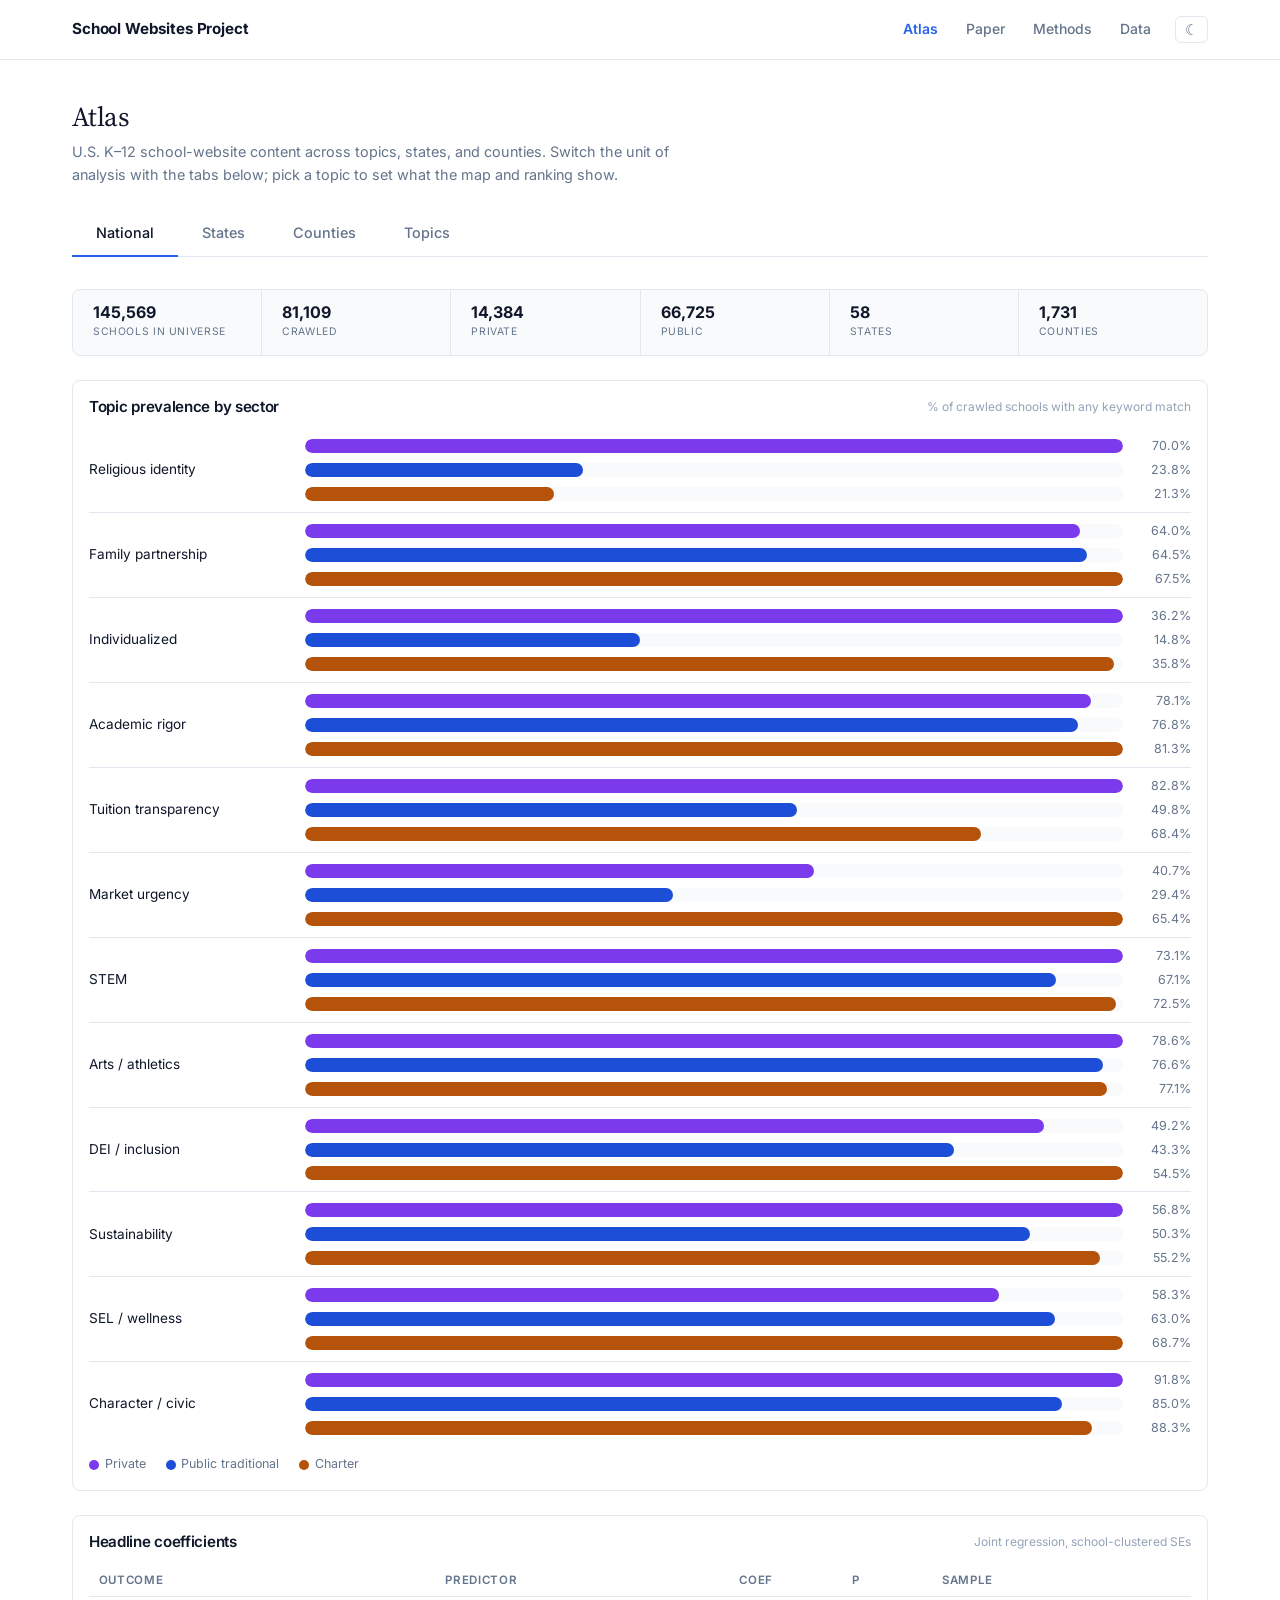
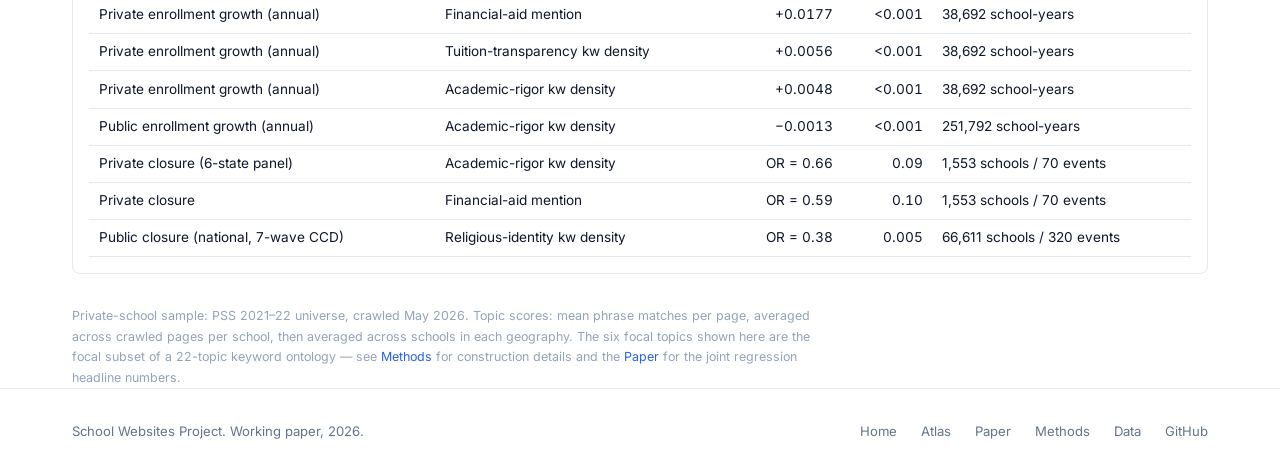
==== atlas.html @ 0ee3cf44 "Atlas redesign: strip gimmicky content, add 4-pivot interactive atlas - New atlas.html + js/atlas.js" ====
<!DOCTYPE html>
<html lang="en" data-theme="light">
<head>
  <meta charset="UTF-8" />
  <meta name="viewport" content="width=device-width, initial-scale=1.0" />
  <title>Atlas &mdash; School Websites Project</title>
  <meta name="description" content="Interactive atlas: U.S. K-12 school-website content measured across topics, states, and counties." />
  <link rel="stylesheet" href="css/style.css" />
  <script src="js/main.js" defer></script>
  <script src="https://cdn.plot.ly/plotly-2.35.2.min.js" charset="utf-8"></script>
  <style>
    /* ── Atlas-specific layout ─────────────────────────────── */
    .atlas-header {
      padding: 2.5rem 0 1.5rem;
    }
    .atlas-header h1 {
      font-family: var(--font-serif);
      font-weight: 400;
      font-size: 1.7rem;
      letter-spacing: -0.02em;
      margin-bottom: 0.4rem;
    }
    .atlas-header p {
      color: var(--text-muted);
      font-size: 0.9rem;
      max-width: 620px;
    }

    /* Unit-of-analysis tabs */
    .unit-tabs {
      display: flex;
      gap: 0;
      border-bottom: 1px solid var(--border);
      margin-bottom: 2rem;
      flex-wrap: wrap;
    }
    .unit-tab {
      padding: 0.875rem 1.5rem;
      font-size: 0.9rem;
      font-weight: 500;
      color: var(--text-muted);
      cursor: pointer;
      background: none;
      border: none;
      border-bottom: 2px solid transparent;
      margin-bottom: -1px;
      transition: color var(--transition), border-color var(--transition);
    }
    .unit-tab:hover { color: var(--text); }
    .unit-tab.active {
      color: var(--text);
      border-bottom-color: var(--primary-light);
    }

    /* Topic chooser */
    .topic-row {
      display: flex;
      gap: 0.5rem;
      flex-wrap: wrap;
      margin-bottom: 1.5rem;
    }
    .topic-chip {
      padding: 0.4rem 0.875rem;
      font-size: 0.78rem;
      font-weight: 500;
      border-radius: 100px;
      border: 1px solid var(--border);
      background: var(--bg);
      color: var(--text-muted);
      cursor: pointer;
      transition: all var(--transition);
    }
    .topic-chip:hover { border-color: var(--primary-light); color: var(--text); }
    .topic-chip.active {
      background: var(--text);
      color: var(--bg);
      border-color: var(--text);
    }

    /* Panels */
    .unit-panel { display: none; }
    .unit-panel.active { display: block; }

    /* ── National panel ──────────────────────────────────── */
    .nat-grid {
      display: grid;
      grid-template-columns: repeat(auto-fit, minmax(220px, 1fr));
      gap: 1rem;
      margin-bottom: 2rem;
    }
    .nat-card {
      border: 1px solid var(--border);
      border-radius: var(--radius);
      padding: 1.25rem;
      background: var(--bg-card);
    }
    .nat-card .nat-num {
      font-family: var(--font-serif);
      font-size: 1.6rem;
      font-weight: 600;
      letter-spacing: -0.02em;
      line-height: 1;
    }
    .nat-card .nat-label {
      font-size: 0.78rem;
      color: var(--text-muted);
      margin-top: 0.4rem;
      line-height: 1.4;
    }

    /* Sector breakdown bars */
    .sector-bar-row {
      display: grid;
      grid-template-columns: 200px 1fr;
      gap: 1rem;
      align-items: center;
      padding: 0.5rem 0;
      border-bottom: 1px solid var(--border);
    }
    .sector-bar-row:last-child { border-bottom: none; }
    .sector-bar-row .lbl { font-size: 0.85rem; }
    .sector-bar-row .bar-wrap {
      display: flex;
      gap: 0.5rem;
      align-items: center;
    }
    .sector-bar-row .bar {
      flex: 1;
      height: 14px;
      background: var(--bg-secondary);
      border-radius: 100px;
      position: relative;
      overflow: hidden;
    }
    .sector-bar-row .bar-fill {
      position: absolute;
      left: 0; top: 0; bottom: 0;
      background: var(--primary-light);
      border-radius: 100px;
    }
    .sector-bar-row .bar-fill.priv  { background: #7c3aed; }
    .sector-bar-row .bar-fill.pub   { background: #1d4ed8; }
    .sector-bar-row .bar-fill.chart { background: #b45309; }
    .sector-bar-row .val { font-size: 0.78rem; color: var(--text-muted); width: 60px; text-align: right; }

    .legend-row {
      display: flex; gap: 1.25rem; margin-top: 0.5rem;
      font-size: 0.78rem; color: var(--text-muted);
    }
    .legend-dot {
      display: inline-block; width: 10px; height: 10px;
      border-radius: 100px; margin-right: 0.35rem; vertical-align: middle;
    }

    /* ── Map ──────────────────────────────────────────── */
    .map-card {
      border: 1px solid var(--border);
      border-radius: var(--radius);
      padding: 1rem;
      background: var(--bg-card);
    }
    .map-container { width: 100%; height: 440px; }
    .map-meta {
      display: flex; justify-content: space-between; align-items: center;
      margin-bottom: 0.75rem; flex-wrap: wrap; gap: 0.5rem;
    }
    .map-meta h3 { font-size: 0.95rem; font-weight: 600; }
    .map-meta .meta-note { font-size: 0.75rem; color: var(--text-light); }

    /* Ranking table */
    .rank-table { width: 100%; border-collapse: collapse; font-size: 0.85rem; }
    .rank-table th, .rank-table td {
      padding: 0.45rem 0.6rem;
      text-align: left;
      border-bottom: 1px solid var(--border);
    }
    .rank-table th {
      font-size: 0.72rem; text-transform: uppercase; letter-spacing: 0.06em;
      color: var(--text-muted); font-weight: 600;
      position: sticky; top: 0; background: var(--bg);
    }
    .rank-table td.num { text-align: right; font-variant-numeric: tabular-nums; }
    .rank-table tr:hover { background: var(--bg-secondary); }
    .rank-table tr.clickable { cursor: pointer; }

    .grid-two {
      display: grid;
      grid-template-columns: 1.4fr 1fr;
      gap: 1.25rem;
      align-items: start;
    }
    @media (max-width: 800px) { .grid-two { grid-template-columns: 1fr; } }
    .table-wrap { max-height: 440px; overflow-y: auto; border: 1px solid var(--border); border-radius: var(--radius); }

    /* Topics small multiples */
    .topics-grid {
      display: grid;
      grid-template-columns: repeat(auto-fit, minmax(360px, 1fr));
      gap: 1rem;
    }
    .topic-card {
      border: 1px solid var(--border);
      border-radius: var(--radius);
      padding: 1rem;
      background: var(--bg-card);
    }
    .topic-card .tc-title { font-weight: 600; font-size: 0.95rem; margin-bottom: 0.35rem; }
    .topic-card .tc-sub { font-size: 0.78rem; color: var(--text-muted); margin-bottom: 0.75rem; }
    .topic-card .tc-map { height: 220px; }

    /* State profile (click into a state) */
    .state-profile {
      margin-top: 1.25rem;
      border-top: 2px solid var(--primary-light);
      padding-top: 1.25rem;
      display: none;
    }
    .state-profile.open { display: block; }
    .state-profile-header {
      display: flex; justify-content: space-between; align-items: baseline;
      margin-bottom: 0.75rem;
    }
    .state-profile-header h3 { font-size: 1.05rem; font-weight: 600; }
    .state-profile-header button {
      font-size: 0.78rem; color: var(--text-muted);
      background: none; border: 1px solid var(--border);
      padding: 0.3rem 0.7rem; border-radius: 6px; cursor: pointer;
    }
    .state-profile-chart { height: 240px; }

    /* Coverage strip */
    .cov-strip {
      display: flex; gap: 0; flex-wrap: wrap;
      background: var(--bg-secondary);
      border: 1px solid var(--border);
      border-radius: var(--radius);
      margin-bottom: 1.5rem;
      overflow: hidden;
    }
    .cov-item {
      padding: 0.875rem 1.25rem;
      flex: 1;
      min-width: 110px;
      border-right: 1px solid var(--border);
    }
    .cov-item:last-child { border-right: none; }
    .cov-item .cv-num { font-size: 1rem; font-weight: 700; line-height: 1; }
    .cov-item .cv-lab { font-size: 0.65rem; text-transform: uppercase; letter-spacing: 0.06em; color: var(--text-muted); margin-top: 4px; }

    .help-text { font-size: 0.78rem; color: var(--text-light); margin-top: 1rem; max-width: 760px; line-height: 1.65; }
  </style>
</head>
<body>

<nav>
  <div class="nav-inner">
    <div class="nav-brand">
      <a href="index.html">School Websites Project</a>
    </div>
    <div class="nav-links">
      <a href="atlas.html" class="active">Atlas</a>
      <a href="paper.html">Paper</a>
      <a href="methods.html">Methods</a>
      <a href="data.html">Data</a>
      <button id="theme-toggle" title="Toggle theme">&#x263E;</button>
    </div>
  </div>
</nav>

<div class="container">

  <div class="atlas-header">
    <h1>Atlas</h1>
    <p>U.S.&nbsp;K&ndash;12 school-website content across topics, states, and counties.
    Switch the unit of analysis with the tabs below; pick a topic to set what the
    map and ranking show.</p>
  </div>

  <!-- Topic chooser (applies to map, ranking, county view) -->
  <div class="topic-row" id="topic-row">
    <!-- populated by atlas.js -->
  </div>

  <!-- Unit-of-analysis tabs -->
  <div class="unit-tabs" id="unit-tabs">
    <button class="unit-tab active" data-unit="national">National</button>
    <button class="unit-tab" data-unit="states">States</button>
    <button class="unit-tab" data-unit="counties">Counties</button>
    <button class="unit-tab" data-unit="topics">Topics</button>
  </div>

  <!-- ── National panel ──────────────────────────────── -->
  <div class="unit-panel active" id="panel-national">
    <div class="cov-strip">
      <div class="cov-item"><div class="cv-num" id="cv-total">&mdash;</div><div class="cv-lab">Schools in universe</div></div>
      <div class="cov-item"><div class="cv-num" id="cv-crawled">&mdash;</div><div class="cv-lab">Crawled</div></div>
      <div class="cov-item"><div class="cv-num" id="cv-private">&mdash;</div><div class="cv-lab">Private</div></div>
      <div class="cov-item"><div class="cv-num" id="cv-public">&mdash;</div><div class="cv-lab">Public</div></div>
      <div class="cov-item"><div class="cv-num" id="cv-states">&mdash;</div><div class="cv-lab">States</div></div>
      <div class="cov-item"><div class="cv-num" id="cv-counties">&mdash;</div><div class="cv-lab">Counties</div></div>
    </div>

    <div class="map-card" style="margin-bottom: 1.5rem;">
      <div class="map-meta">
        <h3 id="nat-bd-title">Topic prevalence by sector</h3>
        <span class="meta-note">% of crawled schools with any keyword match</span>
      </div>
      <div id="nat-sector-bars"></div>
      <div class="legend-row">
        <span><span class="legend-dot" style="background:#7c3aed"></span>Private</span>
        <span><span class="legend-dot" style="background:#1d4ed8"></span>Public traditional</span>
        <span><span class="legend-dot" style="background:#b45309"></span>Charter</span>
      </div>
    </div>

    <div class="map-card">
      <div class="map-meta">
        <h3>Headline coefficients</h3>
        <span class="meta-note">Joint regression, school-clustered SEs</span>
      </div>
      <table class="rank-table">
        <thead>
          <tr>
            <th>Outcome</th>
            <th>Predictor</th>
            <th class="num">Coef</th>
            <th class="num">p</th>
            <th>Sample</th>
          </tr>
        </thead>
        <tbody>
          <tr><td>Private enrollment growth (annual)</td><td>Financial-aid mention</td><td class="num">+0.0177</td><td class="num">&lt;0.001</td><td>38,692 school-years</td></tr>
          <tr><td>Private enrollment growth (annual)</td><td>Tuition-transparency kw density</td><td class="num">+0.0056</td><td class="num">&lt;0.001</td><td>38,692 school-years</td></tr>
          <tr><td>Private enrollment growth (annual)</td><td>Academic-rigor kw density</td><td class="num">+0.0048</td><td class="num">&lt;0.001</td><td>38,692 school-years</td></tr>
          <tr><td>Public enrollment growth (annual)</td><td>Academic-rigor kw density</td><td class="num">&minus;0.0013</td><td class="num">&lt;0.001</td><td>251,792 school-years</td></tr>
          <tr><td>Private closure (6-state panel)</td><td>Academic-rigor kw density</td><td class="num">OR&nbsp;=&nbsp;0.66</td><td class="num">0.09</td><td>1,553 schools / 70 events</td></tr>
          <tr><td>Private closure</td><td>Financial-aid mention</td><td class="num">OR&nbsp;=&nbsp;0.59</td><td class="num">0.10</td><td>1,553 schools / 70 events</td></tr>
          <tr><td>Public closure (national, 7-wave CCD)</td><td>Religious-identity kw density</td><td class="num">OR&nbsp;=&nbsp;0.38</td><td class="num">0.005</td><td>66,611 schools / 320 events</td></tr>
        </tbody>
      </table>
    </div>
  </div>

  <!-- ── States panel ───────────────────────────────── -->
  <div class="unit-panel" id="panel-states">
    <div class="map-card" style="margin-bottom: 1.5rem;">
      <div class="map-meta">
        <h3 id="state-map-title">Loading&hellip;</h3>
        <span class="meta-note">Hover state for value &middot; click for full profile</span>
      </div>
      <div id="state-map" class="map-container"></div>
    </div>

    <div class="grid-two">
      <div class="map-card">
        <div class="map-meta">
          <h3>State ranking</h3>
          <span class="meta-note">Click row to profile</span>
        </div>
        <div class="table-wrap">
          <table class="rank-table" id="state-table">
            <thead><tr><th>#</th><th>State</th><th class="num">Score</th><th class="num">N priv</th></tr></thead>
            <tbody id="state-tbody"></tbody>
          </table>
        </div>
      </div>
      <div class="map-card">
        <div class="map-meta">
          <h3>Top &amp; bottom 10</h3>
          <span class="meta-note">For the selected topic</span>
        </div>
        <div id="state-bars" style="height: 440px;"></div>
      </div>
    </div>

    <div class="state-profile" id="state-profile">
      <div class="state-profile-header">
        <h3 id="state-profile-name">&mdash;</h3>
        <button onclick="document.getElementById('state-profile').classList.remove('open')">Close</button>
      </div>
      <div class="state-profile-chart" id="state-profile-chart"></div>
    </div>
  </div>

  <!-- ── Counties panel ─────────────────────────────── -->
  <div class="unit-panel" id="panel-counties">
    <div class="map-card">
      <div class="map-meta">
        <h3 id="county-map-title">Loading&hellip;</h3>
        <span class="meta-note">Counties with &ge;3 crawled private schools, top 500 by sample size</span>
      </div>
      <div id="county-map" class="map-container"></div>
    </div>
    <p class="help-text">
      The county-level layer covers the 500 highest-coverage counties in the
      PSS private-school sample. Counties with fewer than three crawled private
      schools are omitted to keep the map readable at the county level.
      State-level maps in the States tab cover all 50 states plus DC.
    </p>
  </div>

  <!-- ── Topics panel ───────────────────────────────── -->
  <div class="unit-panel" id="panel-topics">
    <p class="help-text" style="margin-bottom: 1.25rem;">
      Six focal topics, one panel each. Maps share the same color scale within
      each topic but are not comparable across topics &mdash; scores are mean
      phrase-matches per page and differ in baseline level by topic.
    </p>
    <div class="topics-grid" id="topics-grid">
      <!-- populated by atlas.js -->
    </div>
  </div>

  <p class="help-text" style="margin-top: 2rem;">
    Private-school sample: PSS 2021&ndash;22 universe, crawled May 2026.
    Topic scores: mean phrase matches per page, averaged across crawled pages per school,
    then averaged across schools in each geography. The six focal topics shown here are
    the focal subset of a 22-topic keyword ontology &mdash; see
    <a href="methods.html">Methods</a> for construction details and the
    <a href="paper.html">Paper</a> for the joint regression headline numbers.
  </p>
</div>

<footer>
  <div class="footer-inner">
    <span class="footer-copy">School Websites Project. Working paper, 2026.</span>
    <div class="footer-links">
      <a href="index.html">Home</a>
      <a href="atlas.html">Atlas</a>
      <a href="paper.html">Paper</a>
      <a href="methods.html">Methods</a>
      <a href="data.html">Data</a>
      <a href="https://github.com/prashgarg/school_websites" target="_blank" rel="noopener">GitHub</a>
    </div>
  </div>
</footer>

<script src="js/atlas.js"></script>
</body>
</html>
---- css/style.css ----
/* ──────────────────────────────────────────────────────────────
   School Websites Project — Main Stylesheet
   ────────────────────────────────────────────────────────────── */

@import url('https://fonts.googleapis.com/css2?family=Inter:wght@300;400;500;600;700&family=Source+Serif+4:ital,opsz,wght@0,8..60,400;0,8..60,600;1,8..60,400&display=swap');

/* ── Variables ──────────────────────────────────────────────── */
:root {
  --primary:        #1e3a5f;
  --primary-light:  #2563eb;
  --primary-hover:  #1d4ed8;
  --accent:         #f59e0b;
  --success:        #10b981;

  --bg:             #ffffff;
  --bg-secondary:   #f8fafc;
  --bg-card:        #ffffff;
  --bg-hover:       #f1f5f9;

  --text:           #0f172a;
  --text-muted:     #64748b;
  --text-light:     #94a3b8;

  --border:         #e2e8f0;
  --border-strong:  #cbd5e1;

  --shadow-sm:  0 1px 2px 0 rgb(0 0 0 / 0.05);
  --shadow:     0 1px 3px 0 rgb(0 0 0 / 0.1), 0 1px 2px -1px rgb(0 0 0 / 0.1);
  --shadow-md:  0 4px 6px -1px rgb(0 0 0 / 0.1), 0 2px 4px -2px rgb(0 0 0 / 0.1);
  --shadow-lg:  0 10px 15px -3px rgb(0 0 0 / 0.1), 0 4px 6px -4px rgb(0 0 0 / 0.1);

  --nav-height: 60px;
  --max-width:  1200px;
  --radius:     8px;
  --radius-lg:  12px;
  --transition: 0.18s ease;

  --font-sans:  'Inter', -apple-system, BlinkMacSystemFont, 'Segoe UI', sans-serif;
  --font-serif: 'Source Serif 4', Georgia, 'Times New Roman', serif;
}

[data-theme="dark"] {
  --bg:            #0f172a;
  --bg-secondary:  #1e293b;
  --bg-card:       #1e293b;
  --bg-hover:      #334155;
  --text:          #f1f5f9;
  --text-muted:    #94a3b8;
  --text-light:    #64748b;
  --border:        #334155;
  --border-strong: #475569;
  --shadow-sm:  0 1px 2px 0 rgb(0 0 0 / 0.3);
  --shadow:     0 1px 3px 0 rgb(0 0 0 / 0.4);
}

/* ── Reset ──────────────────────────────────────────────────── */
*, *::before, *::after { box-sizing: border-box; margin: 0; padding: 0; }
html { scroll-behavior: smooth; -webkit-text-size-adjust: 100%; }
body {
  font-family: var(--font-sans);
  font-size: 16px;
  line-height: 1.6;
  color: var(--text);
  background: var(--bg);
  transition: background var(--transition), color var(--transition);
  min-height: 100vh;
}
a { color: var(--primary-light); text-decoration: none; transition: color var(--transition); }
a:hover { color: var(--primary-hover); text-decoration: underline; }
img, svg { max-width: 100%; height: auto; display: block; }
button { font-family: inherit; }
ul, ol { list-style: none; }
h1, h2, h3, h4, h5 { line-height: 1.25; letter-spacing: -0.02em; }

/* ── Navigation ─────────────────────────────────────────────── */
nav {
  position: sticky; top: 0; z-index: 200;
  height: var(--nav-height);
  background: var(--bg);
  border-bottom: 1px solid var(--border);
  backdrop-filter: blur(12px);
  -webkit-backdrop-filter: blur(12px);
}
.nav-inner {
  max-width: var(--max-width);
  margin: 0 auto;
  padding: 0 2rem;
  height: 100%;
  display: flex;
  align-items: center;
  justify-content: space-between;
}
.nav-brand {
  display: flex;
  align-items: center;
  gap: 0.625rem;
}
.nav-brand .brand-icon {
  width: 28px; height: 28px;
  background: var(--primary-light);
  border-radius: 6px;
  display: flex; align-items: center; justify-content: center;
  color: white; font-weight: 700; font-size: 0.75rem;
  flex-shrink: 0;
}
.nav-brand a {
  font-weight: 700;
  font-size: 0.95rem;
  color: var(--text);
  text-decoration: none;
  letter-spacing: -0.01em;
}
.nav-links {
  display: flex;
  align-items: center;
  gap: 0.25rem;
}
.nav-links a {
  font-size: 0.875rem;
  font-weight: 500;
  color: var(--text-muted);
  padding: 0.375rem 0.75rem;
  border-radius: 6px;
  transition: all var(--transition);
  text-decoration: none;
}
.nav-links a:hover { color: var(--text); background: var(--bg-hover); }
.nav-links a.active { color: var(--primary-light); font-weight: 600; }
.nav-links .badge {
  font-size: 0.65rem; font-weight: 600; text-transform: uppercase;
  background: var(--bg-secondary); color: var(--text-muted);
  border: 1px solid var(--border); border-radius: 4px;
  padding: 1px 5px; margin-left: 4px; vertical-align: middle;
}
#theme-toggle {
  background: none;
  border: 1px solid var(--border);
  border-radius: 6px;
  cursor: pointer;
  padding: 5px 9px;
  font-size: 0.95rem;
  color: var(--text-muted);
  margin-left: 0.5rem;
  transition: all var(--transition);
  line-height: 1;
}
#theme-toggle:hover {
  border-color: var(--primary-light);
  color: var(--primary-light);
  background: var(--bg-secondary);
}

/* ── Layout ─────────────────────────────────────────────────── */
.container { max-width: var(--max-width); margin: 0 auto; padding: 0 2rem; }
main { padding-bottom: 5rem; }
.wide { max-width: 100%; }

/* ── Hero ───────────────────────────────────────────────────── */
.hero {
  padding: 5rem 0 4rem;
  text-align: center;
}
.hero-eyebrow {
  display: inline-flex;
  align-items: center;
  gap: 0.5rem;
  font-size: 0.8rem;
  font-weight: 600;
  text-transform: uppercase;
  letter-spacing: 0.1em;
  color: var(--primary-light);
  background: color-mix(in srgb, var(--primary-light) 10%, transparent);
  border: 1px solid color-mix(in srgb, var(--primary-light) 25%, transparent);
  border-radius: 100px;
  padding: 0.35rem 0.875rem;
  margin-bottom: 1.5rem;
}
.hero h1 {
  font-size: clamp(1.75rem, 4vw, 3rem);
  font-weight: 700;
  letter-spacing: -0.03em;
  line-height: 1.15;
  max-width: 820px;
  margin: 0 auto 1.25rem;
}
.hero h1 em {
  font-style: normal;
  color: var(--primary-light);
}
.hero .lead {
  font-size: 1.1rem;
  color: var(--text-muted);
  max-width: 620px;
  margin: 0 auto 3rem;
  line-height: 1.7;
}
.hero-stats {
  display: flex;
  justify-content: center;
  gap: 3.5rem;
  flex-wrap: wrap;
  margin-bottom: 3rem;
  padding: 2rem;
  background: var(--bg-secondary);
  border-radius: var(--radius-lg);
  border: 1px solid var(--border);
  max-width: 700px;
  margin-left: auto;
  margin-right: auto;
}
.stat-item { text-align: center; }
.stat-num {
  font-size: 2rem;
  font-weight: 700;
  color: var(--primary-light);
  display: block;
  line-height: 1;
  letter-spacing: -0.03em;
}
.stat-label {
  font-size: 0.75rem;
  color: var(--text-muted);
  text-transform: uppercase;
  letter-spacing: 0.08em;
  margin-top: 0.375rem;
  display: block;
}
.hero-actions {
  display: flex;
  gap: 0.875rem;
  justify-content: center;
  flex-wrap: wrap;
}

/* ── Buttons ────────────────────────────────────────────────── */
.btn {
  display: inline-flex;
  align-items: center;
  gap: 0.5rem;
  padding: 0.7rem 1.5rem;
  border-radius: var(--radius);
  font-size: 0.9rem;
  font-weight: 600;
  cursor: pointer;
  border: none;
  transition: all var(--transition);
  text-decoration: none;
  white-space: nowrap;
}
.btn:hover { text-decoration: none; }
.btn-primary {
  background: var(--primary-light);
  color: #fff;
}
.btn-primary:hover {
  background: var(--primary-hover);
  color: #fff;
  transform: translateY(-1px);
  box-shadow: var(--shadow-md);
}
.btn-secondary {
  background: var(--bg-card);
  color: var(--text);
  border: 1px solid var(--border);
}
.btn-secondary:hover {
  border-color: var(--primary-light);
  color: var(--primary-light);
  transform: translateY(-1px);
}

/* ── Cards ──────────────────────────────────────────────────── */
.card {
  background: var(--bg-card);
  border: 1px solid var(--border);
  border-radius: var(--radius-lg);
  padding: 1.5rem;
  box-shadow: var(--shadow-sm);
}
.card-grid {
  display: grid;
  gap: 1.25rem;
  grid-template-columns: repeat(auto-fill, minmax(280px, 1fr));
}
.finding-card {
  border-top: 3px solid var(--primary-light);
  transition: box-shadow var(--transition), transform var(--transition);
}
.finding-card:hover {
  box-shadow: var(--shadow-md);
  transform: translateY(-2px);
}
.finding-card .fc-topic {
  font-size: 0.7rem;
  text-transform: uppercase;
  letter-spacing: 0.08em;
  color: var(--primary-light);
  font-weight: 600;
  margin-bottom: 0.5rem;
}
.finding-card .fc-stat {
  font-size: 1.75rem;
  font-weight: 700;
  color: var(--text);
  letter-spacing: -0.02em;
  line-height: 1;
  margin-bottom: 0.5rem;
}
.finding-card h3 {
  font-size: 0.9rem;
  font-weight: 600;
  margin-bottom: 0.5rem;
}
.finding-card p {
  font-size: 0.85rem;
  color: var(--text-muted);
  line-height: 1.55;
}

/* ── Sections ───────────────────────────────────────────────── */
.section { padding: 3.5rem 0; }
.section + .section { border-top: 1px solid var(--border); }
.section-label {
  font-size: 0.75rem;
  text-transform: uppercase;
  letter-spacing: 0.1em;
  font-weight: 600;
  color: var(--text-muted);
  margin-bottom: 0.75rem;
}
.section h2 {
  font-size: 1.625rem;
  font-weight: 700;
  letter-spacing: -0.025em;
  margin-bottom: 0.75rem;
}
.section .section-lead {
  font-size: 1rem;
  color: var(--text-muted);
  max-width: 680px;
  line-height: 1.65;
  margin-bottom: 2rem;
}

/* ── Topic Chips ────────────────────────────────────────────── */
.topic-chips {
  display: flex;
  gap: 0.5rem;
  flex-wrap: wrap;
  margin-bottom: 1.5rem;
}
.chip {
  padding: 0.3rem 0.875rem;
  border-radius: 100px;
  font-size: 0.8rem;
  font-weight: 500;
  background: var(--bg-secondary);
  border: 1.5px solid var(--border);
  color: var(--text-muted);
  cursor: pointer;
  transition: all var(--transition);
  white-space: nowrap;
}
.chip:hover:not(.active) {
  border-color: var(--primary-light);
  color: var(--primary-light);
  background: color-mix(in srgb, var(--primary-light) 6%, var(--bg));
}
.chip.active {
  background: var(--primary-light);
  color: #fff;
  border-color: var(--primary-light);
}

/* ── Explorer Layout ────────────────────────────────────────── */
.explorer-layout {
  display: grid;
  grid-template-columns: 260px 1fr;
  gap: 1.5rem;
  align-items: start;
}
@media (max-width: 860px) {
  .explorer-layout { grid-template-columns: 1fr; }
}
.explorer-sidebar .card { position: sticky; top: calc(var(--nav-height) + 1rem); }
.sidebar-section { margin-bottom: 1.5rem; }
.sidebar-section:last-child { margin-bottom: 0; }
.sidebar-label {
  font-size: 0.7rem;
  text-transform: uppercase;
  letter-spacing: 0.09em;
  font-weight: 600;
  color: var(--text-muted);
  margin-bottom: 0.625rem;
}
.topic-select-list li {
  padding: 0.45rem 0.75rem;
  border-radius: 6px;
  cursor: pointer;
  font-size: 0.875rem;
  font-weight: 500;
  transition: all var(--transition);
  color: var(--text-muted);
  display: flex;
  align-items: center;
  gap: 0.5rem;
}
.topic-select-list li .dot {
  width: 8px; height: 8px; border-radius: 50%; flex-shrink: 0;
}
.topic-select-list li:hover { background: var(--bg-hover); color: var(--text); }
.topic-select-list li.active { background: var(--bg-secondary); color: var(--primary-light); font-weight: 600; }
.map-panel .card { padding: 1rem; }
.map-container { width: 100%; height: 440px; }
.chart-row { display: grid; grid-template-columns: 1fr 1fr; gap: 1rem; margin-top: 1rem; }
@media (max-width: 700px) { .chart-row { grid-template-columns: 1fr; } }
.chart-container { height: 320px; }
.map-note {
  font-size: 0.78rem;
  color: var(--text-light);
  margin-top: 0.5rem;
  text-align: center;
}

/* ── State table ────────────────────────────────────────────── */
.data-table {
  width: 100%;
  border-collapse: collapse;
  font-size: 0.875rem;
}
.data-table thead th {
  text-align: left;
  font-weight: 600;
  font-size: 0.7rem;
  text-transform: uppercase;
  letter-spacing: 0.06em;
  color: var(--text-muted);
  padding: 0.625rem 0.875rem;
  border-bottom: 2px solid var(--border);
  white-space: nowrap;
}
.data-table tbody td {
  padding: 0.625rem 0.875rem;
  border-bottom: 1px solid var(--border);
  vertical-align: middle;
}
.data-table tbody tr:hover td { background: var(--bg-hover); }
.data-table .score-bar {
  display: flex;
  align-items: center;
  gap: 0.5rem;
}
.data-table .bar-bg {
  flex: 1;
  height: 6px;
  background: var(--border);
  border-radius: 3px;
  overflow: hidden;
}
.data-table .bar-fill {
  height: 100%;
  background: var(--primary-light);
  border-radius: 3px;
  transition: width 0.4s ease;
}
.data-table .score-val {
  font-size: 0.8rem;
  color: var(--text-muted);
  width: 36px;
  text-align: right;
  flex-shrink: 0;
}

/* ── Methods ────────────────────────────────────────────────── */
.methods-grid {
  display: grid;
  grid-template-columns: repeat(auto-fill, minmax(320px, 1fr));
  gap: 1.25rem;
  margin-top: 1.5rem;
}
.method-step {
  display: flex;
  gap: 1rem;
}
.step-num {
  width: 32px; height: 32px;
  background: var(--primary-light);
  color: white; font-weight: 700; font-size: 0.85rem;
  border-radius: 50%; display: flex; align-items: center; justify-content: center;
  flex-shrink: 0; margin-top: 2px;
}
.step-content h4 { font-size: 0.95rem; font-weight: 600; margin-bottom: 0.35rem; }
.step-content p { font-size: 0.875rem; color: var(--text-muted); line-height: 1.55; }
.topic-grid {
  display: grid;
  grid-template-columns: repeat(auto-fill, minmax(220px, 1fr));
  gap: 0.75rem;
  margin-top: 1rem;
}
.topic-card {
  background: var(--bg-secondary);
  border: 1px solid var(--border);
  border-radius: var(--radius);
  padding: 1rem;
}
.topic-card .t-name { font-size: 0.875rem; font-weight: 600; margin-bottom: 0.25rem; }
.topic-card .t-desc { font-size: 0.8rem; color: var(--text-muted); }
.topic-card .t-color-dot {
  width: 10px; height: 10px; border-radius: 50%;
  display: inline-block; margin-right: 0.35rem; vertical-align: middle;
}
.prose { max-width: 720px; }
.prose p { margin-bottom: 1.25rem; color: var(--text-muted); line-height: 1.75; }
.prose p:last-child { margin-bottom: 0; }
.prose strong { color: var(--text); }
.prose h3 { font-size: 1.1rem; font-weight: 600; margin-bottom: 0.75rem; margin-top: 2rem; }
.prose ul { list-style: disc; padding-left: 1.5rem; color: var(--text-muted); }
.prose ul li { margin-bottom: 0.5rem; line-height: 1.6; }
.info-box {
  background: color-mix(in srgb, var(--primary-light) 8%, var(--bg));
  border: 1px solid color-mix(in srgb, var(--primary-light) 20%, transparent);
  border-radius: var(--radius);
  padding: 1.25rem 1.5rem;
  margin: 1.5rem 0;
}
.info-box p { font-size: 0.9rem; color: var(--text-muted); margin: 0; line-height: 1.6; }
.info-box strong { color: var(--primary-light); }

/* ── Coming Soon ────────────────────────────────────────────── */
.coming-soon {
  display: flex;
  flex-direction: column;
  align-items: center;
  justify-content: center;
  min-height: 55vh;
  text-align: center;
  gap: 1.25rem;
  padding: 3rem 1rem;
}
.coming-soon .cs-icon { font-size: 3.5rem; line-height: 1; }
.coming-soon h2 { font-size: 1.75rem; font-weight: 700; margin: 0; }
.coming-soon .cs-lead { color: var(--text-muted); max-width: 400px; font-size: 0.95rem; line-height: 1.65; }
.coming-soon .cs-notify { display: flex; gap: 0.75rem; flex-wrap: wrap; justify-content: center; margin-top: 0.5rem; }

/* ── Footer ─────────────────────────────────────────────────── */
footer {
  border-top: 1px solid var(--border);
  padding: 2rem 0;
}
.footer-inner {
  max-width: var(--max-width);
  margin: 0 auto;
  padding: 0 2rem;
  display: flex;
  justify-content: space-between;
  align-items: center;
  flex-wrap: wrap;
  gap: 1rem;
}
.footer-copy {
  font-size: 0.82rem;
  color: var(--text-muted);
}
.footer-links {
  display: flex;
  gap: 1.5rem;
  flex-wrap: wrap;
}
.footer-links a {
  font-size: 0.82rem;
  color: var(--text-muted);
  text-decoration: none;
}
.footer-links a:hover { color: var(--text); }

/* ── Dividers & Utils ───────────────────────────────────────── */
hr.divider { border: none; border-top: 1px solid var(--border); margin: 3rem 0; }
.text-muted { color: var(--text-muted); }
.text-small { font-size: 0.875rem; }
.mt-1 { margin-top: 0.5rem; }
.mt-2 { margin-top: 1rem; }
.mt-3 { margin-top: 1.5rem; }

/* ── Responsive ─────────────────────────────────────────────── */
@media (max-width: 768px) {
  .container { padding: 0 1rem; }
  .hero { padding: 3rem 0 2.5rem; }
  .hero-stats { gap: 2rem; padding: 1.5rem; }
  .stat-num { font-size: 1.6rem; }
  .nav-inner { padding: 0 1rem; }
  .card-grid { grid-template-columns: 1fr; }
  .section { padding: 2.5rem 0; }
}
@media (max-width: 520px) {
  .nav-links a:not(.active):not([id]) { display: none; }
  .hero h1 { font-size: 1.5rem; }
  .hero-stats { flex-direction: column; gap: 1.25rem; }
}
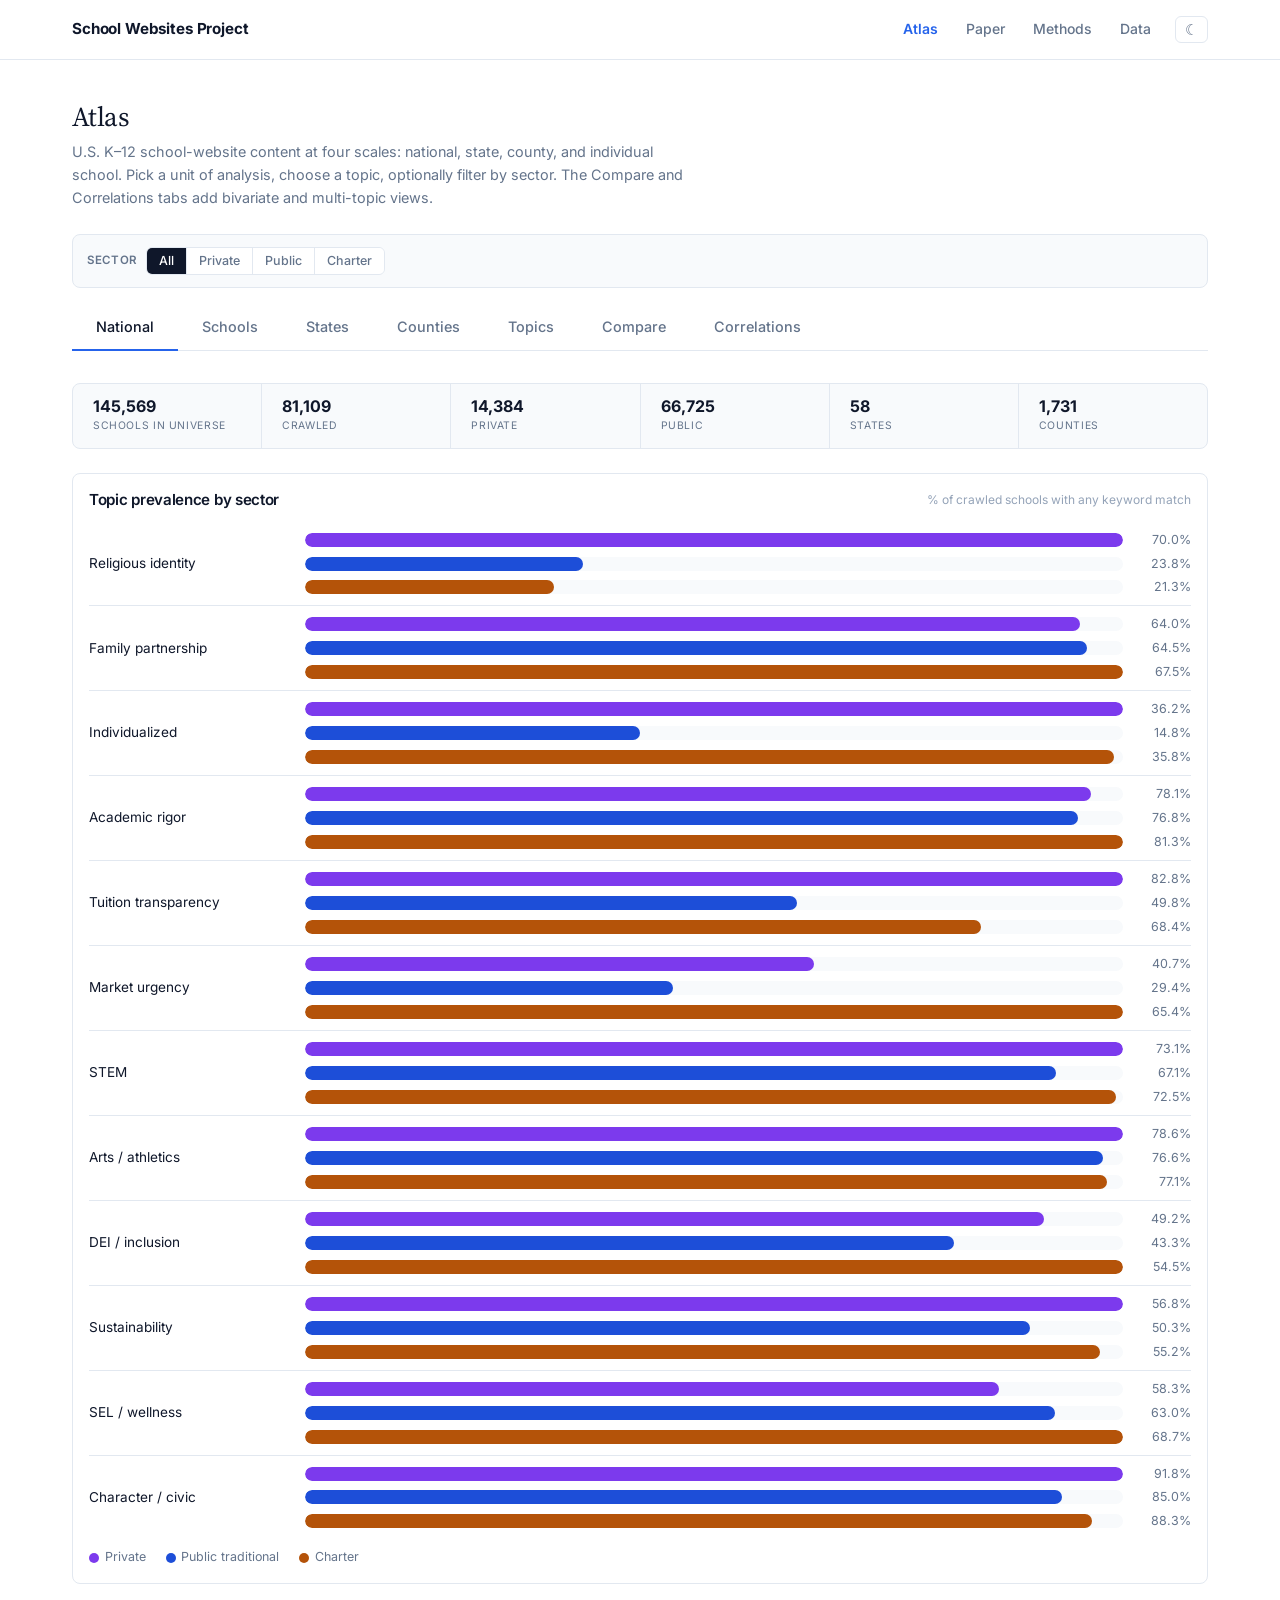
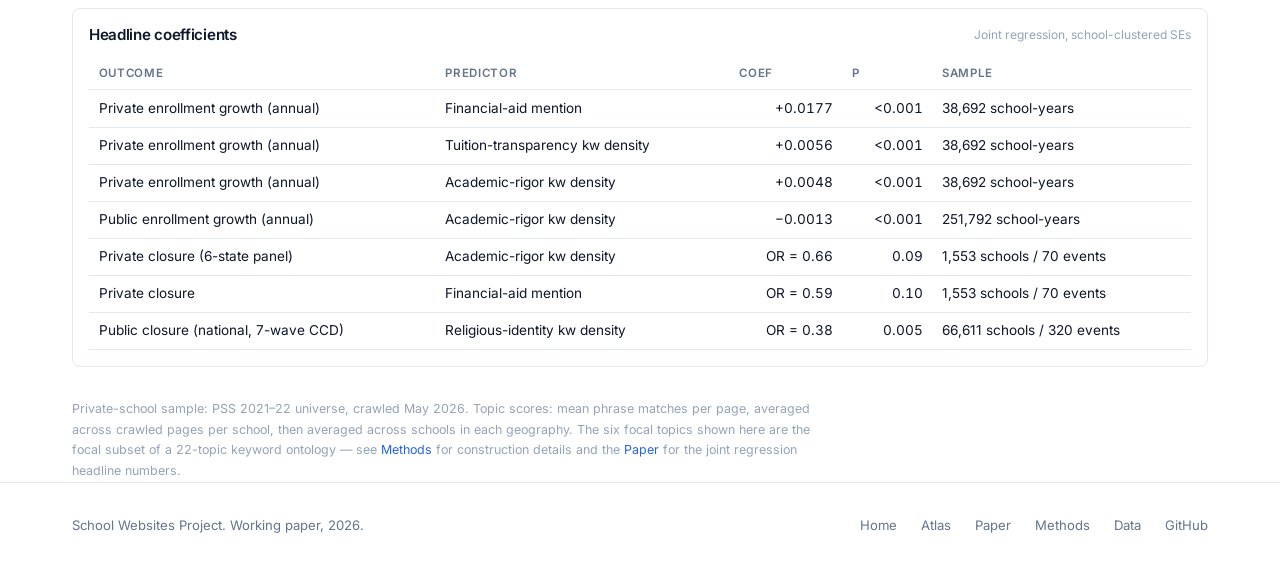
==== commit 35c3b6d6: "Atlas: add Schools / Compare / Correlations tabs + sector + scale toggles - New school_dots.json: 11" ====
--- a/atlas.html
+++ b/atlas.html
@@ -248,6 +248,130 @@
     .cov-item .cv-lab { font-size: 0.65rem; text-transform: uppercase; letter-spacing: 0.06em; color: var(--text-muted); margin-top: 4px; }
 
     .help-text { font-size: 0.78rem; color: var(--text-light); margin-top: 1rem; max-width: 760px; line-height: 1.65; }
+
+    /* ── Global controls (sector toggle + scale toggle) ──── */
+    .global-controls {
+      display: flex;
+      gap: 1.5rem;
+      flex-wrap: wrap;
+      align-items: center;
+      margin-bottom: 1rem;
+      padding: 0.75rem 0.875rem;
+      background: var(--bg-secondary);
+      border: 1px solid var(--border);
+      border-radius: var(--radius);
+    }
+    .control-group { display: flex; gap: 0.5rem; align-items: center; flex-wrap: wrap; }
+    .control-label {
+      font-size: 0.72rem;
+      text-transform: uppercase;
+      letter-spacing: 0.06em;
+      color: var(--text-muted);
+      font-weight: 600;
+    }
+    .sector-toggle { display: inline-flex; border: 1px solid var(--border); border-radius: 6px; overflow: hidden; }
+    .seg-btn {
+      padding: 0.35rem 0.75rem;
+      font-size: 0.78rem;
+      font-weight: 500;
+      background: var(--bg);
+      color: var(--text-muted);
+      border: none;
+      border-right: 1px solid var(--border);
+      cursor: pointer;
+      transition: background var(--transition), color var(--transition);
+    }
+    .seg-btn:last-child { border-right: none; }
+    .seg-btn:hover { color: var(--text); }
+    .seg-btn.active { background: var(--text); color: var(--bg); }
+    .sector-note { font-size: 0.72rem; color: var(--text-light); margin-left: 0.5rem; }
+
+    /* ── Schools panel ───────────────────────────────────── */
+    .schools-toolbar {
+      display: flex;
+      gap: 0.75rem;
+      align-items: center;
+      margin-bottom: 0.75rem;
+      flex-wrap: wrap;
+    }
+    .search-wrap { position: relative; flex: 1; min-width: 240px; max-width: 380px; }
+    .search-wrap input {
+      width: 100%;
+      padding: 0.5rem 0.75rem;
+      font-size: 0.88rem;
+      border: 1px solid var(--border);
+      border-radius: 6px;
+      background: var(--bg);
+      color: var(--text);
+    }
+    .search-results {
+      position: absolute;
+      top: 100%;
+      left: 0;
+      right: 0;
+      background: var(--bg-card);
+      border: 1px solid var(--border);
+      border-radius: 6px;
+      max-height: 260px;
+      overflow-y: auto;
+      z-index: 50;
+      margin-top: 4px;
+      display: none;
+    }
+    .search-results.open { display: block; }
+    .search-results .sr-item {
+      padding: 0.5rem 0.75rem;
+      font-size: 0.85rem;
+      cursor: pointer;
+      border-bottom: 1px solid var(--border);
+    }
+    .search-results .sr-item:last-child { border-bottom: none; }
+    .search-results .sr-item:hover { background: var(--bg-secondary); }
+    .school-profile-card {
+      margin-top: 1.25rem;
+      padding: 1rem 1.25rem;
+      border: 1px solid var(--primary-light);
+      border-radius: var(--radius);
+      background: var(--bg-card);
+      display: none;
+    }
+    .school-profile-card.open { display: block; }
+    .spc-head { display: flex; justify-content: space-between; align-items: baseline; flex-wrap: wrap; gap: 0.5rem; margin-bottom: 0.75rem; }
+    .spc-head h4 { font-size: 1rem; font-weight: 600; }
+    .spc-meta { font-size: 0.78rem; color: var(--text-muted); }
+    .spc-close { font-size: 0.75rem; color: var(--text-muted); background: none; border: 1px solid var(--border); padding: 0.25rem 0.6rem; border-radius: 6px; cursor: pointer; }
+    .spc-chart { height: 220px; }
+
+    /* ── Compare panel (bivariate) ───────────────────────── */
+    .bivariate-row { display: flex; gap: 1rem; flex-wrap: wrap; margin-bottom: 1rem; align-items: center; }
+    .bivariate-row .group {
+      display: flex; gap: 0.4rem; align-items: center;
+      padding: 0.4rem 0.75rem;
+      border: 1px solid var(--border);
+      border-radius: 6px;
+      background: var(--bg-card);
+    }
+    .bivariate-row select {
+      border: none;
+      background: transparent;
+      color: var(--text);
+      font-size: 0.85rem;
+      padding: 0.15rem 0.3rem;
+    }
+    .bivariate-row .group label { font-size: 0.72rem; color: var(--text-muted); text-transform: uppercase; letter-spacing: 0.06em; }
+    .bivariate-legend {
+      display: grid;
+      grid-template-columns: repeat(3, 18px);
+      grid-template-rows: repeat(3, 18px);
+      gap: 1px;
+      width: max-content;
+      margin-top: 0.5rem;
+    }
+    .bivariate-legend > div { border-radius: 2px; }
+    .bivariate-legend-wrap { display: flex; gap: 1rem; align-items: center; font-size: 0.78rem; color: var(--text-muted); margin-bottom: 0.5rem; }
+
+    /* ── Correlations panel ──────────────────────────────── */
+    #corr-heatmap { height: 540px; }
   </style>
 </head>
 <body>
@@ -271,12 +395,34 @@
 
   <div class="atlas-header">
     <h1>Atlas</h1>
-    <p>U.S.&nbsp;K&ndash;12 school-website content across topics, states, and counties.
-    Switch the unit of analysis with the tabs below; pick a topic to set what the
-    map and ranking show.</p>
-  </div>
-
-  <!-- Topic chooser (applies to map, ranking, county view) -->
+    <p>U.S.&nbsp;K&ndash;12 school-website content at four scales: national,
+    state, county, and individual school. Pick a unit of analysis, choose a
+    topic, optionally filter by sector. The Compare and Correlations tabs add
+    bivariate and multi-topic views.</p>
+  </div>
+
+  <!-- Global controls: sector toggle + topic chooser -->
+  <div class="global-controls">
+    <div class="control-group">
+      <span class="control-label">Sector</span>
+      <div class="sector-toggle" id="sector-toggle">
+        <button class="seg-btn active" data-sector="all">All</button>
+        <button class="seg-btn" data-sector="private">Private</button>
+        <button class="seg-btn" data-sector="public">Public</button>
+        <button class="seg-btn" data-sector="charter">Charter</button>
+      </div>
+      <span class="sector-note" id="sector-note"></span>
+    </div>
+    <div class="control-group" id="scale-group">
+      <span class="control-label">Color scale</span>
+      <div class="sector-toggle">
+        <button class="seg-btn active" data-scale="continuous">Continuous</button>
+        <button class="seg-btn" data-scale="quintile">Quintile</button>
+      </div>
+    </div>
+  </div>
+
+  <!-- Topic chooser (single-select; Compare panel uses its own dual selector) -->
   <div class="topic-row" id="topic-row">
     <!-- populated by atlas.js -->
   </div>
@@ -284,9 +430,12 @@
   <!-- Unit-of-analysis tabs -->
   <div class="unit-tabs" id="unit-tabs">
     <button class="unit-tab active" data-unit="national">National</button>
+    <button class="unit-tab" data-unit="schools">Schools</button>
     <button class="unit-tab" data-unit="states">States</button>
     <button class="unit-tab" data-unit="counties">Counties</button>
     <button class="unit-tab" data-unit="topics">Topics</button>
+    <button class="unit-tab" data-unit="compare">Compare</button>
+    <button class="unit-tab" data-unit="correlations">Correlations</button>
   </div>
 
   <!-- ── National panel ──────────────────────────────── -->
@@ -341,6 +490,40 @@
     </div>
   </div>
 
+  <!-- ── Schools panel (school-level WebGL scattergeo) ── -->
+  <div class="unit-panel" id="panel-schools">
+    <div class="schools-toolbar">
+      <div class="search-wrap">
+        <input type="text" id="school-search" placeholder="Search a school by name&hellip;" autocomplete="off" />
+        <div class="search-results" id="school-search-results"></div>
+      </div>
+      <span class="meta-note" id="schools-count-note">Loading school-level data&hellip;</span>
+    </div>
+    <div class="map-card">
+      <div class="map-meta">
+        <h3 id="schools-map-title">Topic intensity by school</h3>
+        <span class="meta-note">Each dot = one school. Color = topic intensity (log-scaled, percentile). Hover for name.</span>
+      </div>
+      <div id="schools-map" class="map-container" style="height: 520px;"></div>
+    </div>
+    <div class="school-profile-card" id="school-profile-card">
+      <div class="spc-head">
+        <div>
+          <h4 id="spc-name">&mdash;</h4>
+          <div class="spc-meta" id="spc-meta">&mdash;</div>
+        </div>
+        <button class="spc-close" id="spc-close">Close</button>
+      </div>
+      <div class="spc-chart" id="spc-chart"></div>
+    </div>
+    <p class="help-text">
+      School-level layer: 116,862 schools placed by latitude/longitude (PSS for
+      private, NCES EDGE for public). Topic intensity is a per-school
+      log-scaled, top-percentile-normalized score. Sector filter applies. School
+      search matches substrings in the full national universe.
+    </p>
+  </div>
+
   <!-- ── States panel ───────────────────────────────── -->
   <div class="unit-panel" id="panel-states">
     <div class="map-card" style="margin-bottom: 1.5rem;">
@@ -399,6 +582,55 @@
     </p>
   </div>
 
+  <!-- ── Compare panel (bivariate map) ──────────────── -->
+  <div class="unit-panel" id="panel-compare">
+    <div class="bivariate-row">
+      <div class="group">
+        <label>X</label>
+        <select id="bv-x"></select>
+      </div>
+      <div class="group">
+        <label>Y</label>
+        <select id="bv-y"></select>
+      </div>
+      <div class="bivariate-legend-wrap">
+        <span>low&minus;low</span>
+        <div class="bivariate-legend" id="bv-legend"></div>
+        <span>high&minus;high</span>
+      </div>
+    </div>
+    <div class="map-card">
+      <div class="map-meta">
+        <h3 id="bv-map-title">Two-topic state comparison</h3>
+        <span class="meta-note">Each state colored by joint tertile of X and Y</span>
+      </div>
+      <div id="bv-map" class="map-container" style="height: 520px;"></div>
+    </div>
+    <p class="help-text">
+      Bivariate state map: each state is binned into low/mid/high tertiles on
+      the two selected topics. The 3&times;3 color palette reveals where the
+      two topics co-occur (purple = both high) vs.\ where they diverge
+      (red/blue corners). State-level aggregates from the private-school sample.
+    </p>
+  </div>
+
+  <!-- ── Correlations panel (topic-topic heatmap) ─────── -->
+  <div class="unit-panel" id="panel-correlations">
+    <div class="map-card">
+      <div class="map-meta">
+        <h3>Topic correlation matrix</h3>
+        <span class="meta-note">Pearson correlation across crawled schools (log-scaled scores)</span>
+      </div>
+      <div id="corr-heatmap"></div>
+    </div>
+    <p class="help-text">
+      Across-school correlations of the six focal topic intensities. Positive
+      values (red) mean the two topics tend to co-occur on the same school's
+      website; negative values (blue) mean they trade off. The diagonal is 1 by
+      construction. Sector filter applies.
+    </p>
+  </div>
+
   <!-- ── Topics panel ───────────────────────────────── -->
   <div class="unit-panel" id="panel-topics">
     <p class="help-text" style="margin-bottom: 1.25rem;">
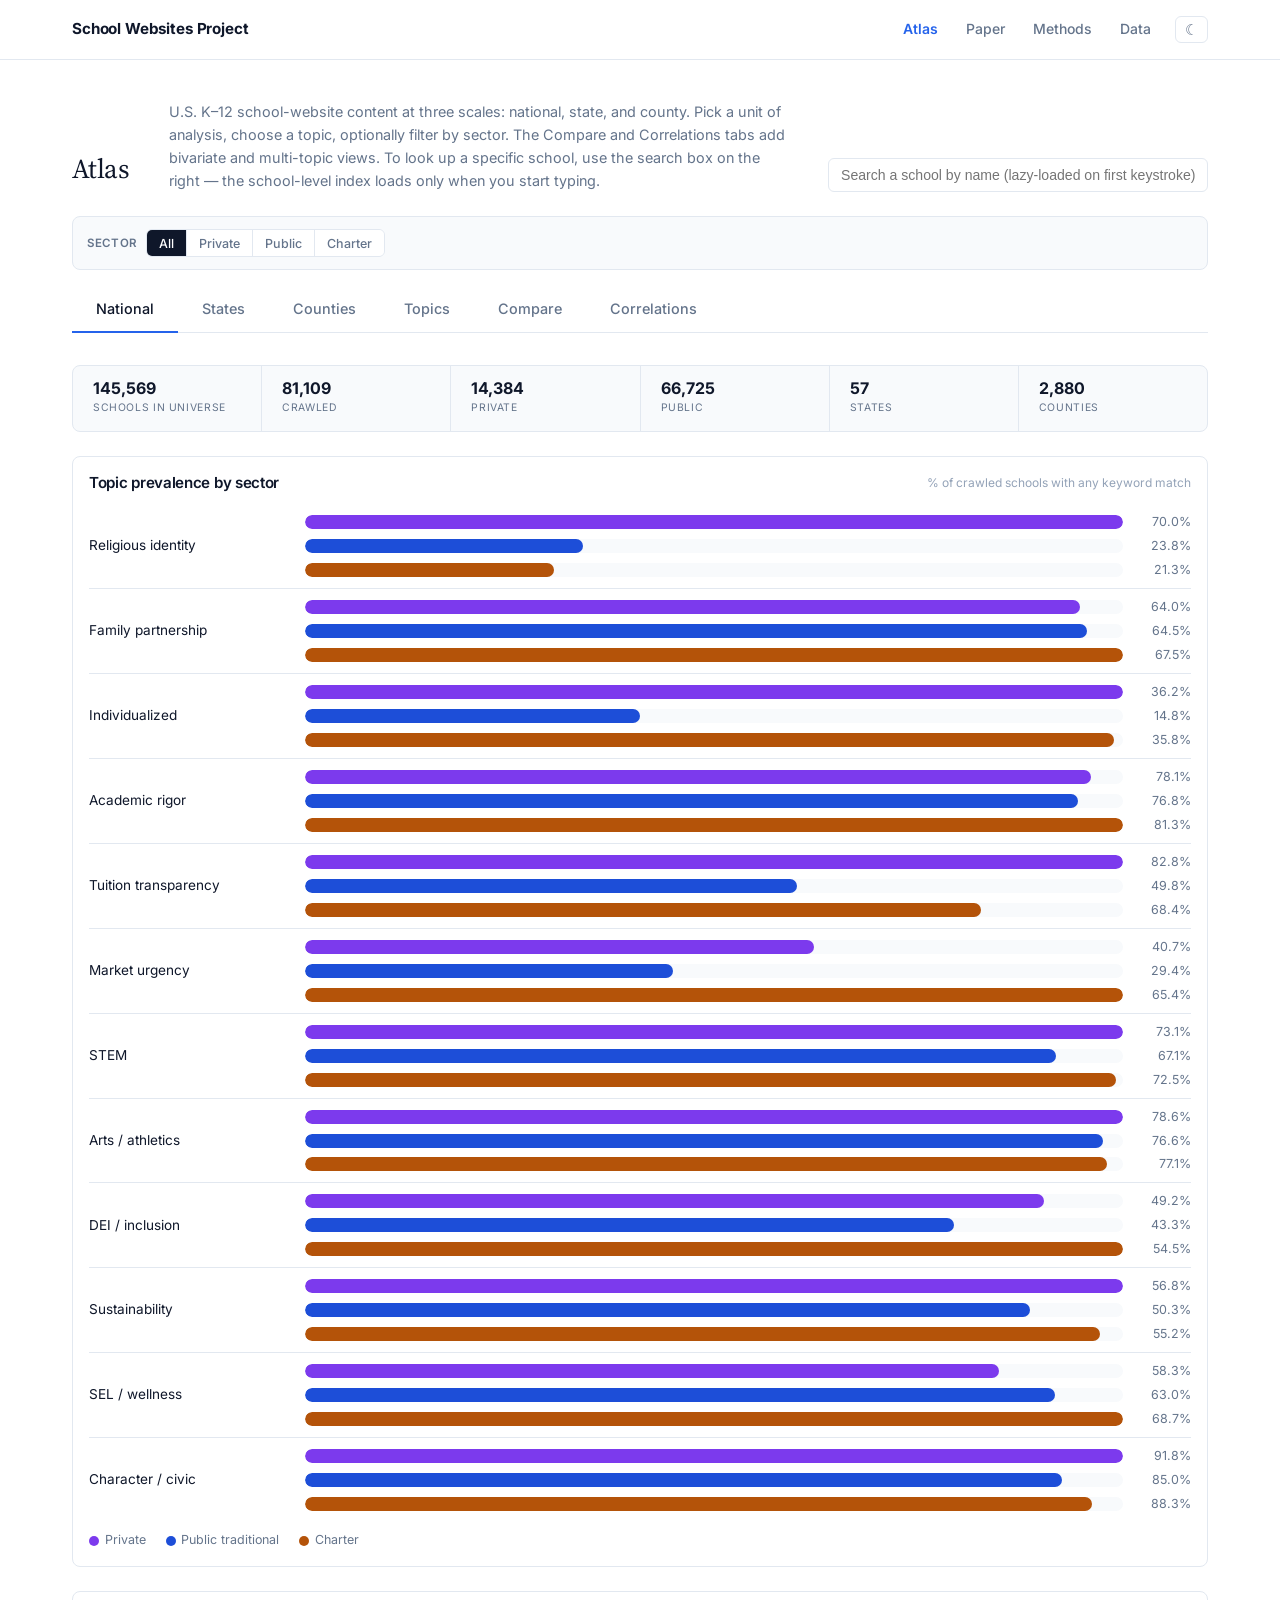
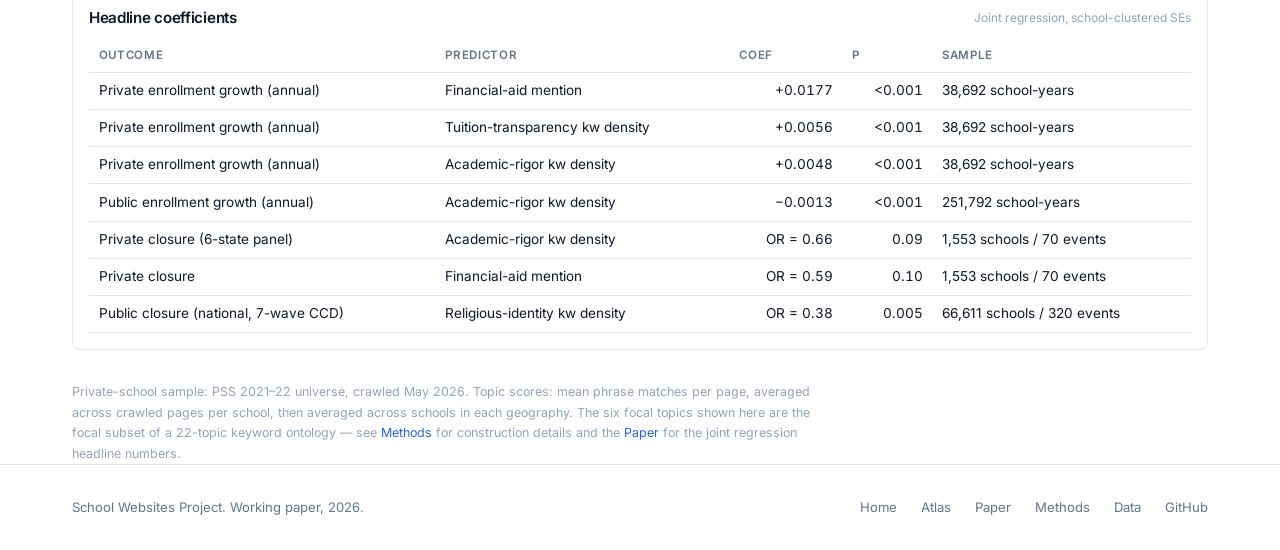
==== commit 4d1e0be7: "Atlas: remove heavy schools-dot map; lazy-load lightweight school search; fix counties Bugs and stal" ====
--- a/atlas.html
+++ b/atlas.html
@@ -25,6 +25,27 @@
       font-size: 0.9rem;
       max-width: 620px;
     }
+    .atlas-header {
+      display: flex;
+      justify-content: space-between;
+      align-items: flex-end;
+      gap: 2rem;
+      flex-wrap: wrap;
+    }
+    .atlas-header > p { flex: 1 1 480px; }
+    .atlas-search {
+      flex: 0 0 320px;
+      max-width: 360px;
+    }
+    .atlas-search input {
+      width: 100%;
+      padding: 0.55rem 0.85rem;
+      font-size: 0.88rem;
+      border: 1px solid var(--border);
+      border-radius: 6px;
+      background: var(--bg);
+      color: var(--text);
+    }
 
     /* Unit-of-analysis tabs */
     .unit-tabs {
@@ -395,10 +416,16 @@
 
   <div class="atlas-header">
     <h1>Atlas</h1>
-    <p>U.S.&nbsp;K&ndash;12 school-website content at four scales: national,
-    state, county, and individual school. Pick a unit of analysis, choose a
-    topic, optionally filter by sector. The Compare and Correlations tabs add
-    bivariate and multi-topic views.</p>
+    <p>U.S.&nbsp;K&ndash;12 school-website content at three scales: national,
+    state, and county. Pick a unit of analysis, choose a topic, optionally
+    filter by sector. The Compare and Correlations tabs add bivariate and
+    multi-topic views. To look up a specific school, use the search box on
+    the right &mdash; the school-level index loads only when you start typing.</p>
+
+    <div class="search-wrap atlas-search">
+      <input type="text" id="school-search" placeholder="Search a school by name (lazy-loaded on first keystroke)..." autocomplete="off" />
+      <div class="search-results" id="school-search-results"></div>
+    </div>
   </div>
 
   <!-- Global controls: sector toggle + topic chooser -->
@@ -430,12 +457,23 @@
   <!-- Unit-of-analysis tabs -->
   <div class="unit-tabs" id="unit-tabs">
     <button class="unit-tab active" data-unit="national">National</button>
-    <button class="unit-tab" data-unit="schools">Schools</button>
     <button class="unit-tab" data-unit="states">States</button>
     <button class="unit-tab" data-unit="counties">Counties</button>
     <button class="unit-tab" data-unit="topics">Topics</button>
     <button class="unit-tab" data-unit="compare">Compare</button>
     <button class="unit-tab" data-unit="correlations">Correlations</button>
+  </div>
+
+  <!-- Floating school profile card (populated by search) -->
+  <div class="school-profile-card" id="school-profile-card">
+    <div class="spc-head">
+      <div>
+        <h4 id="spc-name">&mdash;</h4>
+        <div class="spc-meta" id="spc-meta">&mdash;</div>
+      </div>
+      <button class="spc-close" id="spc-close">Close</button>
+    </div>
+    <div class="spc-chart" id="spc-chart" style="height: 240px;"></div>
   </div>
 
   <!-- ── National panel ──────────────────────────────── -->
@@ -490,40 +528,6 @@
     </div>
   </div>
 
-  <!-- ── Schools panel (school-level WebGL scattergeo) ── -->
-  <div class="unit-panel" id="panel-schools">
-    <div class="schools-toolbar">
-      <div class="search-wrap">
-        <input type="text" id="school-search" placeholder="Search a school by name&hellip;" autocomplete="off" />
-        <div class="search-results" id="school-search-results"></div>
-      </div>
-      <span class="meta-note" id="schools-count-note">Loading school-level data&hellip;</span>
-    </div>
-    <div class="map-card">
-      <div class="map-meta">
-        <h3 id="schools-map-title">Topic intensity by school</h3>
-        <span class="meta-note">Each dot = one school. Color = topic intensity (log-scaled, percentile). Hover for name.</span>
-      </div>
-      <div id="schools-map" class="map-container" style="height: 520px;"></div>
-    </div>
-    <div class="school-profile-card" id="school-profile-card">
-      <div class="spc-head">
-        <div>
-          <h4 id="spc-name">&mdash;</h4>
-          <div class="spc-meta" id="spc-meta">&mdash;</div>
-        </div>
-        <button class="spc-close" id="spc-close">Close</button>
-      </div>
-      <div class="spc-chart" id="spc-chart"></div>
-    </div>
-    <p class="help-text">
-      School-level layer: 116,862 schools placed by latitude/longitude (PSS for
-      private, NCES EDGE for public). Topic intensity is a per-school
-      log-scaled, top-percentile-normalized score. Sector filter applies. School
-      search matches substrings in the full national universe.
-    </p>
-  </div>
-
   <!-- ── States panel ───────────────────────────────── -->
   <div class="unit-panel" id="panel-states">
     <div class="map-card" style="margin-bottom: 1.5rem;">
@@ -559,7 +563,7 @@
     <div class="state-profile" id="state-profile">
       <div class="state-profile-header">
         <h3 id="state-profile-name">&mdash;</h3>
-        <button onclick="document.getElementById('state-profile').classList.remove('open')">Close</button>
+        <button id="state-profile-close-btn">Close</button>
       </div>
       <div class="state-profile-chart" id="state-profile-chart"></div>
     </div>
